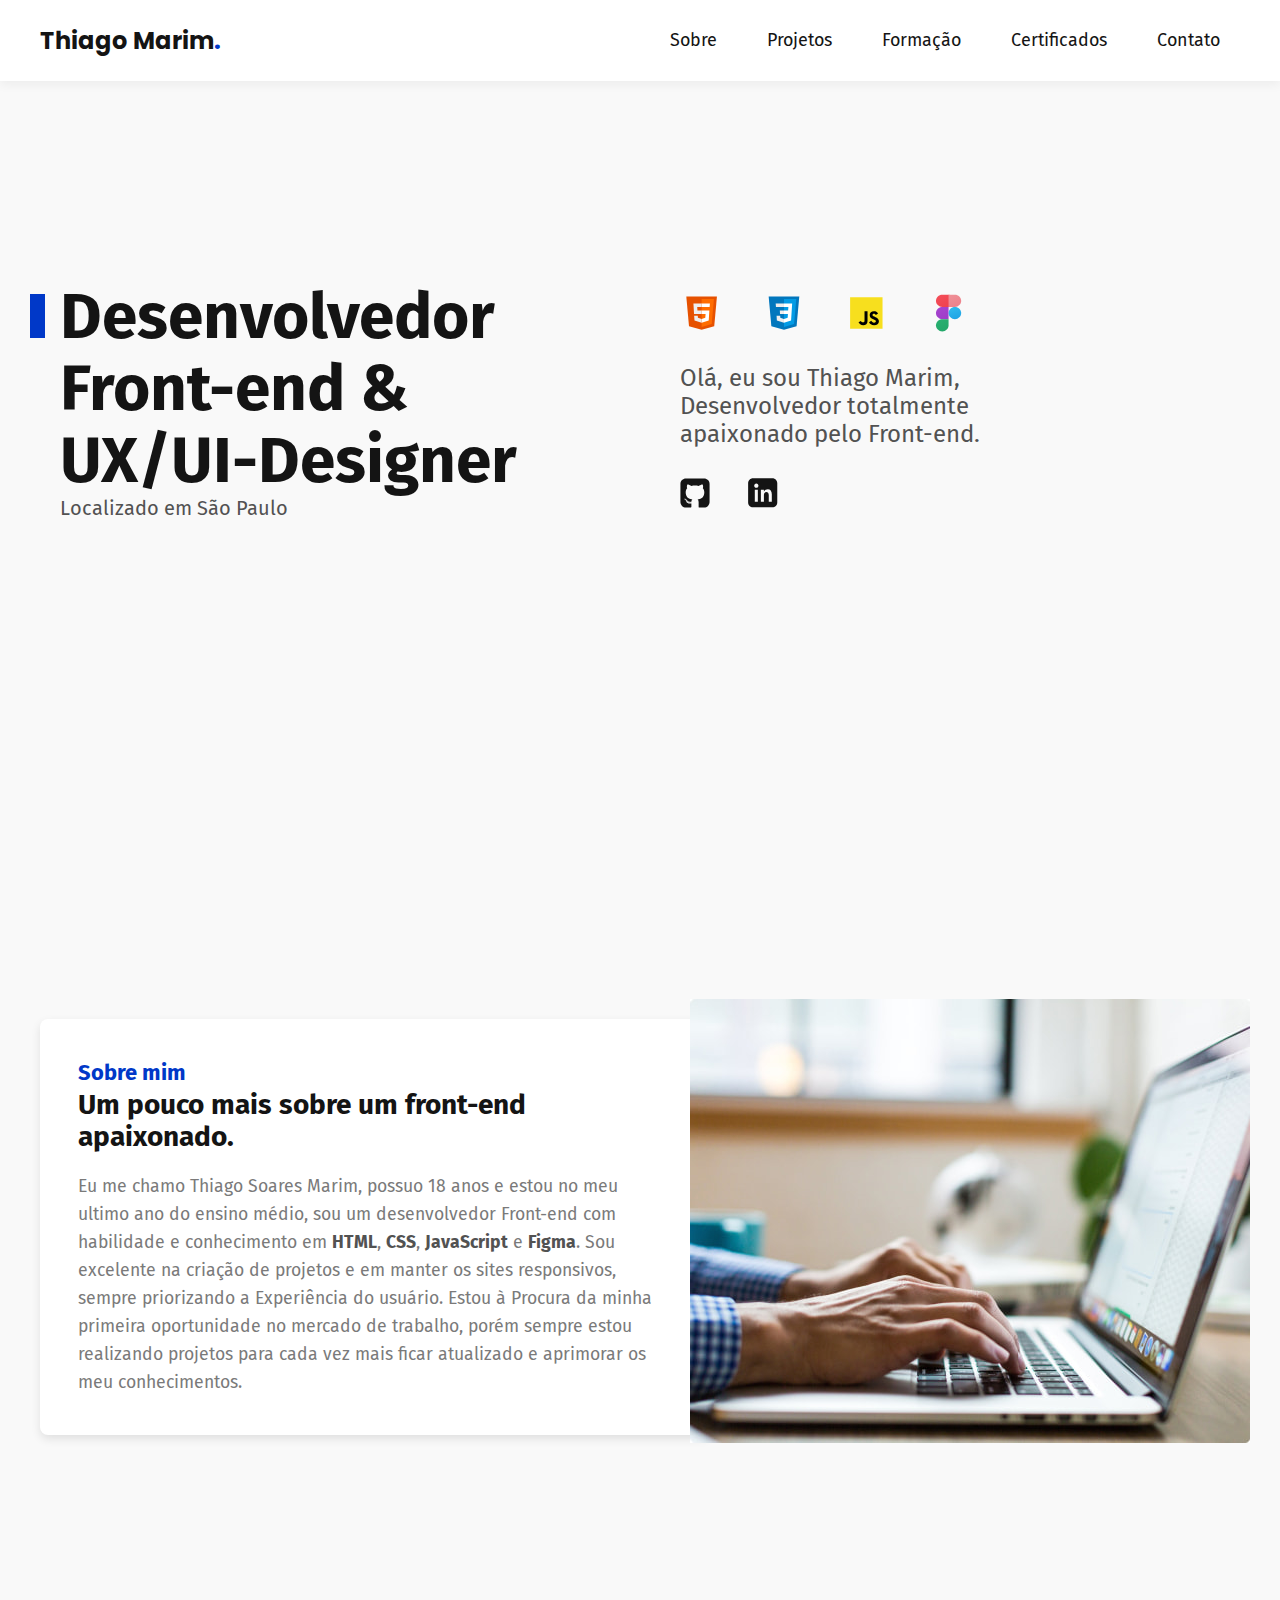
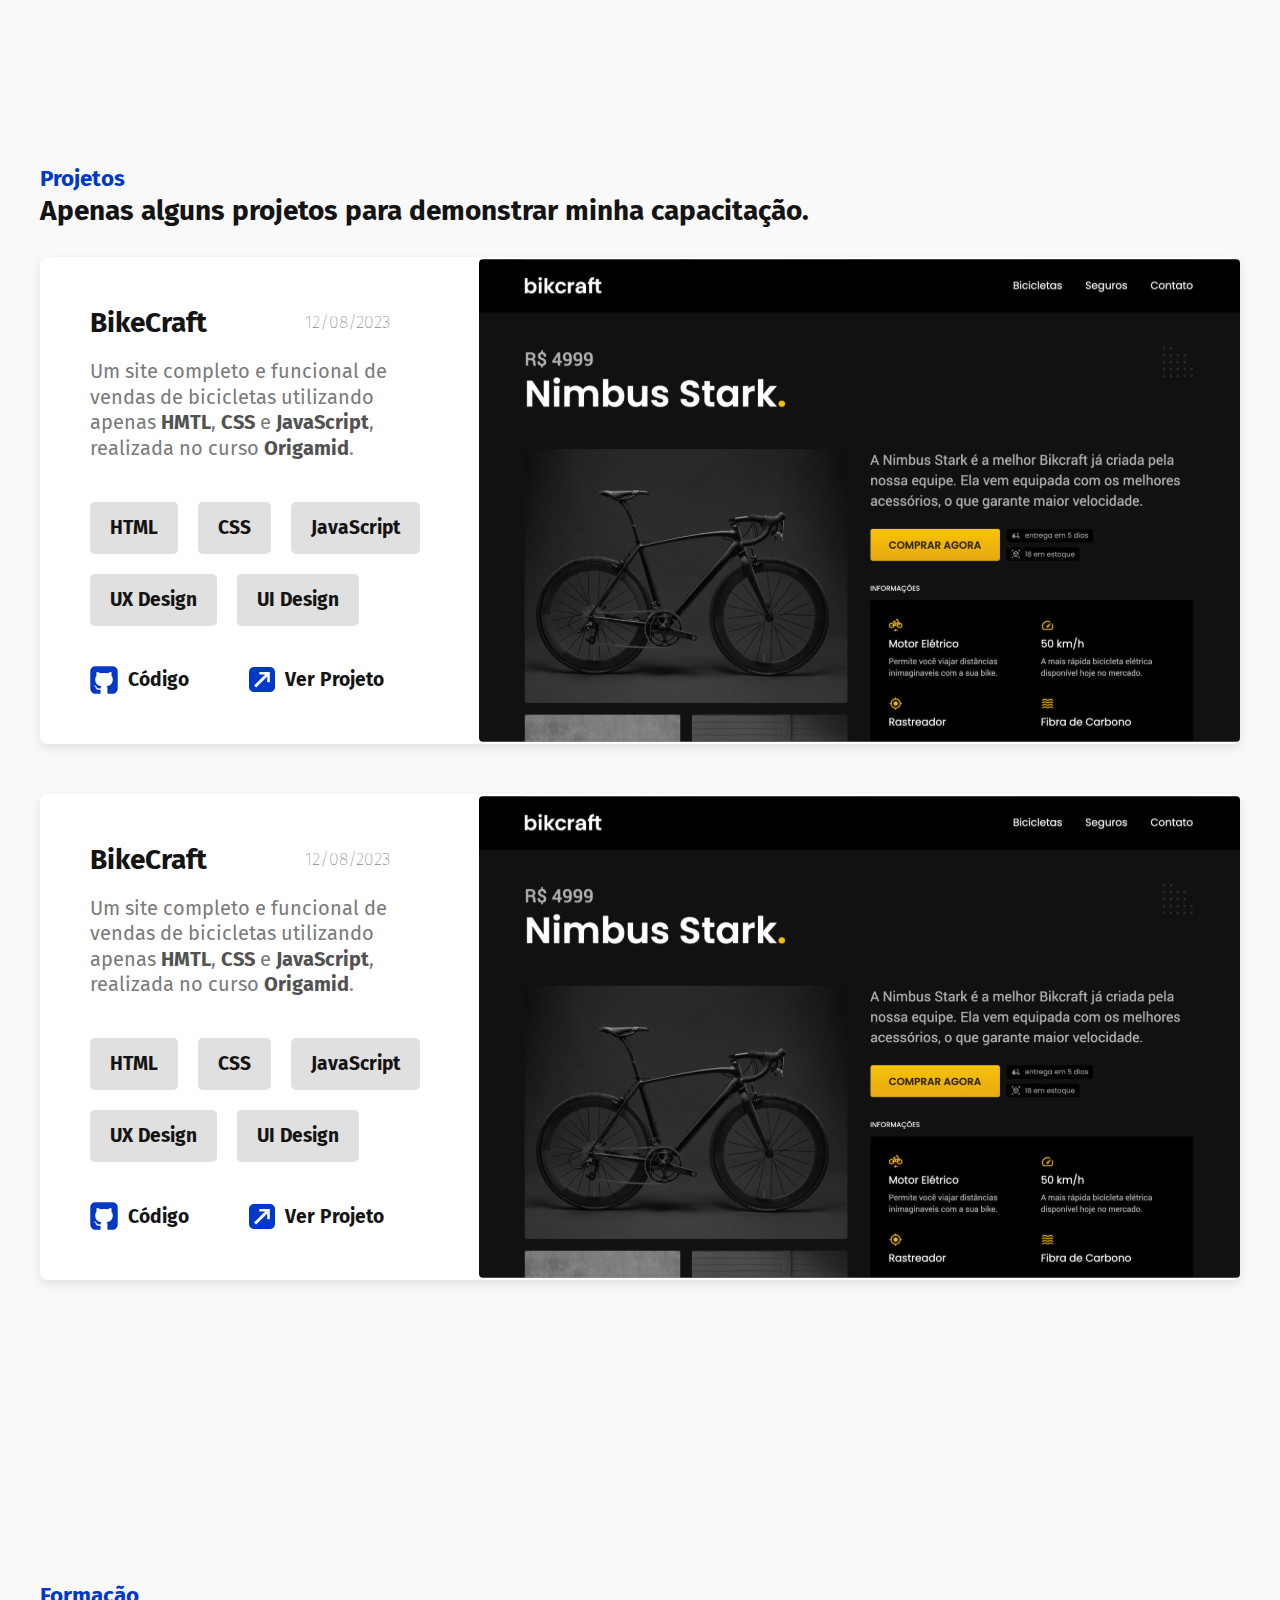
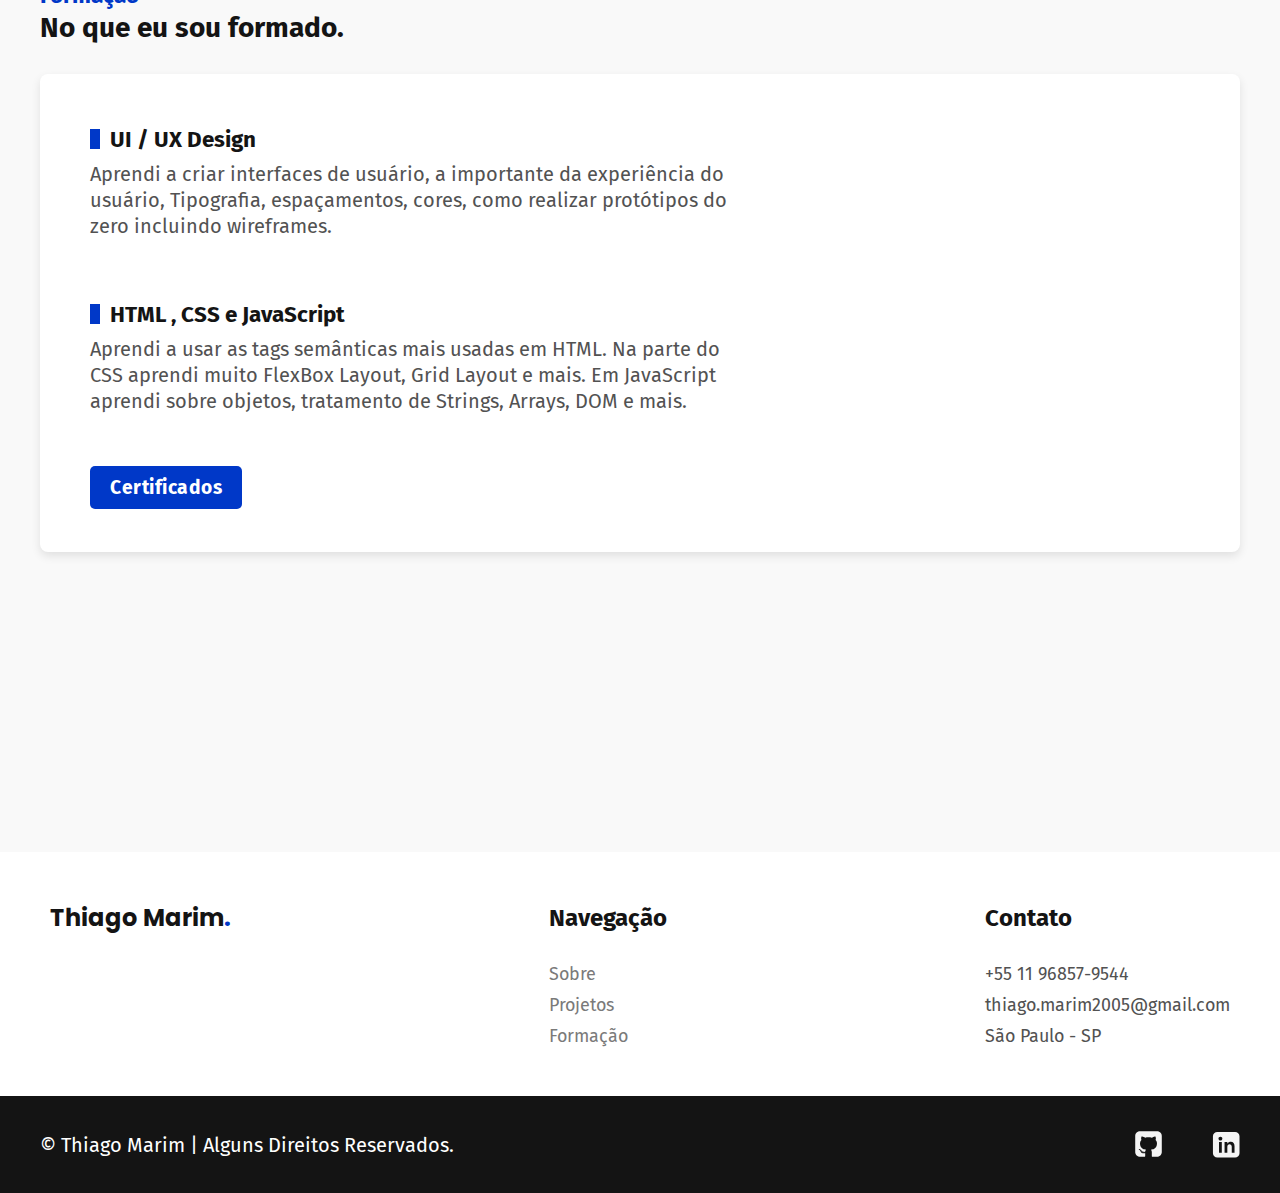
==== index.html @ 57f26a25 "arquivos portfolio" ====
<!DOCTYPE html>
<html lang="pt-br">

<head>
  <meta charset="UTF-8">
  <meta name="viewport" content="width=device-width, initial-scale=1.0">
  <link rel="stylesheet" href="css/style.css">
  <meta name="description" content="Olá, eu sou Thiago Marim, Desenvolvedor totalmente apaixonado pelo Front-end.">
  <title>Thiago Marim - Desenvolvedor e Designer</title>
</head>

<body>

  <header class="header">
    <div class="header-menu">
      <a href="index.html" class="header-logo">Thiago Marim<span class="header-logo-color">.</span></a>
      <nav>
        <ul class="header-menu-items">
          <li><a href="#sobre">Sobre</a></li>
          <li><a href="#projetos">Projetos</a></li>
          <li><a href="#formacao">Formação</a></li>
          <li><a href="certificado.html">Certificados</a></li>
          <li><a href="#contato">Contato</a></li>
        </ul>
      </nav>
    </div>
  </header>

  <main class="introducao">

    <div class="introducao-titulo">
      <h1>Desenvolvedor <br> Front-end & UX/UI-Designer</h1>
      <p>Localizado em São Paulo </p>
    </div>

    <div class="introducao-descricao">
      <div class="introducao-descricao-icones">
        <img src="img/icone-html.svg" alt="Icone HTML">
        <img src="img/icone-css.svg" alt="Icone CSS">
        <img src="img/icone-js.svg" alt="Icone JavaScript">
        <img src="img/icone-figma.svg" alt="Icone Figma">
      </div>
      <div class="introducao-descricao-informacao">
        <p>
          Olá, eu sou Thiago Marim, <br> Desenvolvedor totalmente <br> apaixonado pelo Front-end.
        </p>
      </div>
      <div class="introducao-descricao-icones secundario">
        <a href="https://github.com/thiagomarim" target="_blank"><img src="img/icone-github.svg" alt="Icone Github"></a>
        <a href="https://www.linkedin.com/in/thiago-marim-52b60a286/" target="_blank"><img src="img/icone-linkedin.svg" alt="Icone Linkedin"></a>
      </div>
    </div>
  </main>

  <section class="sobre" id="sobre">
    <div class="sobre-info">
      <h1>Sobre mim</h1>
      <h3>Um pouco mais sobre um front-end apaixonado.</h3>
      <p>Eu me chamo Thiago Soares Marim, possuo 18 anos e estou no meu ultimo ano do ensino médio, sou um desenvolvedor Front-end com habilidade e conhecimento em <strong>HTML</strong>, <strong>CSS</strong>, <strong>JavaScript</strong> e <strong>Figma</strong>.
        Sou excelente na criação de projetos e em manter os sites responsivos, sempre priorizando a Experiência do usuário. Estou à Procura da minha primeira oportunidade no mercado de trabalho, porém sempre estou realizando projetos para cada vez mais ficar atualizado e aprimorar os meu conhecimentos. </p>
    </div>

    <img src="img/bg-sobre-mim.jpg" alt="">
  </section>

  <section class="projetos" id="projetos">

    <h1 class="projeto-titulo">Projetos</h1>
    <h3 class="projeto-subtitulo">Apenas alguns projetos para demonstrar minha capacitação.</h3>

    <div class="projeto-card">
      <div class="card">

        <div class="card-informacoes">
          <div class="card-informacoes-titulo">
            <h1>BikeCraft</h1>
            <h3>12/08/2023</h3>
          </div>
          <p>Um site completo e funcional de vendas de bicicletas utilizando apenas <strong>HMTL</strong>, <strong>CSS</strong> e <strong>JavaScript</strong>, realizada no curso <strong>Origamid</strong>. </p>
        </div>

        <div class="card-tec">
          <span class="item-tec">HTML</span>
          <span class="item-tec">CSS</span>
          <span class="item-tec">JavaScript</span>
          <span class="item-tec">UX Design</span>
          <span class="item-tec">UI Design</span>
        </div>

        <div class="card-link">
          <div class="card-link-item">
            <img src="img/github-azul.svg" alt="Logo github">
            <a href="#">Código</a>
          </div>

          <div class="card-link-item">
            <img src="img/window.svg" alt="window icone">
            <a href="#">Ver Projeto</a>
          </div>
        </div>
      </div>

      <img src="img/bikcraft-projeto.svg" alt="" class="card-foto">

    </div>

    <div class="projeto-card">
      <div class="card">

        <div class="card-informacoes">
          <div class="card-informacoes-titulo">
            <h1>BikeCraft</h1>
            <h3>12/08/2023</h3>
          </div>
          <p>Um site completo e funcional de vendas de bicicletas utilizando apenas <strong>HMTL</strong>, <strong>CSS</strong> e <strong>JavaScript</strong>, realizada no curso <strong>Origamid</strong>. </p>
        </div>

        <div class="card-tec">
          <span class="item-tec">HTML</span>
          <span class="item-tec">CSS</span>
          <span class="item-tec">JavaScript</span>
          <span class="item-tec">UX Design</span>
          <span class="item-tec">UI Design</span>
        </div>

        <div class="card-link">
          <div class="card-link-item">
            <img src="img/github-azul.svg" alt="Logo github">
            <a href="#">Código</a>
          </div>

          <div class="card-link-item">
            <img src="img/window.svg" alt="window icone">
            <a href="#">Ver Projeto</a>
          </div>
        </div>
      </div>

      <img src="img/bikcraft-projeto.svg" alt="" class="card-foto">

    </div>
  </section>

  <section class="formacao" id="formacao">

    <h1 class="formacao-main-titulo">Formação</h1>
    <h3 class="formacao-main-texto">No que eu sou formado.</h3>

    <div class="formacao-card">
      <div class="formacao-card-item">
        <h1 class="formacao-titulo">UI / UX Design</h1>
        <p class="formacao-texto">Aprendi a criar interfaces de usuário, a importante da experiência do usuário, Tipografia, espaçamentos, cores, como realizar protótipos do zero incluindo wireframes.</p>
      </div>

      <div class="formacao-card-item">
        <h1 class="formacao-titulo">HTML , CSS e JavaScript</h1>
        <p class="formacao-texto">Aprendi a usar as tags semânticas mais usadas em HTML. Na parte do CSS aprendi muito FlexBox Layout, Grid Layout e mais. Em JavaScript aprendi sobre objetos, tratamento de Strings, Arrays, DOM e mais.</p>
      </div>

      <div class="formacao-card-botao">
        <a href="certificado.html ">Certificados</a>
      </div>
    </div>
  </section>

  <section class="contato" id="contato">

    <div class="contato-card">
      <div class="contato-logo">
        <a href="index.html" class="header-logo">Thiago Marim<span class="header-logo-color">.</span></a>
      </div>
      <div class="contato-navegacao">
        <h1>Navegação</h1>
        <a href="#sobre">Sobre</a>
        <a href="#projetos">Projetos</a>
        <a href="#formacao">Formação</a>
      </div>
      <div class="contato-info">
        <h1>Contato</h1>
        <p>+55 11 96857-9544</p>
        <p>thiago.marim2005@gmail.com</p>
        <p>São Paulo - SP</p>
      </div>
    </div>

  </section>

  <footer class="rodape">
    <div class="rodape-info">
      <p> &copy; Thiago Marim | Alguns Direitos Reservados.</p>
      <div class="rodape-img">
        <a href="https://github.com/thiagomarim" target="_blank"><img src="img/icone-github-branco.svg" alt="Icone github"></a>
        <a href="https://www.linkedin.com/in/thiago-marim-52b60a286/" target="_blank"><img src="img/icone-linkedin-branco.svg" alt="Icone linkedin"></a>
      </div>
    </div>
  </footer>

</body>

</html>
---- css/style.css ----
@import "./global.css";
@import "./header.css";
@import "./introducao.css";
@import "./sobre.css";
@import "./projetos.css";
@import "./formacao.css";
@import "./contato.css";
@import "./rodape.css";

@import url("https://fonts.googleapis.com/css2?family=Nunito:ital,wght@0,400;0,700;1,400&family=Poppins:wght@700&display=swap");
@import url("https://fonts.googleapis.com/css2?family=Fira+Sans:wght@400;700&family=Nunito:ital,wght@0,400;0,700;1,400&family=Poppins:wght@700&display=swap");
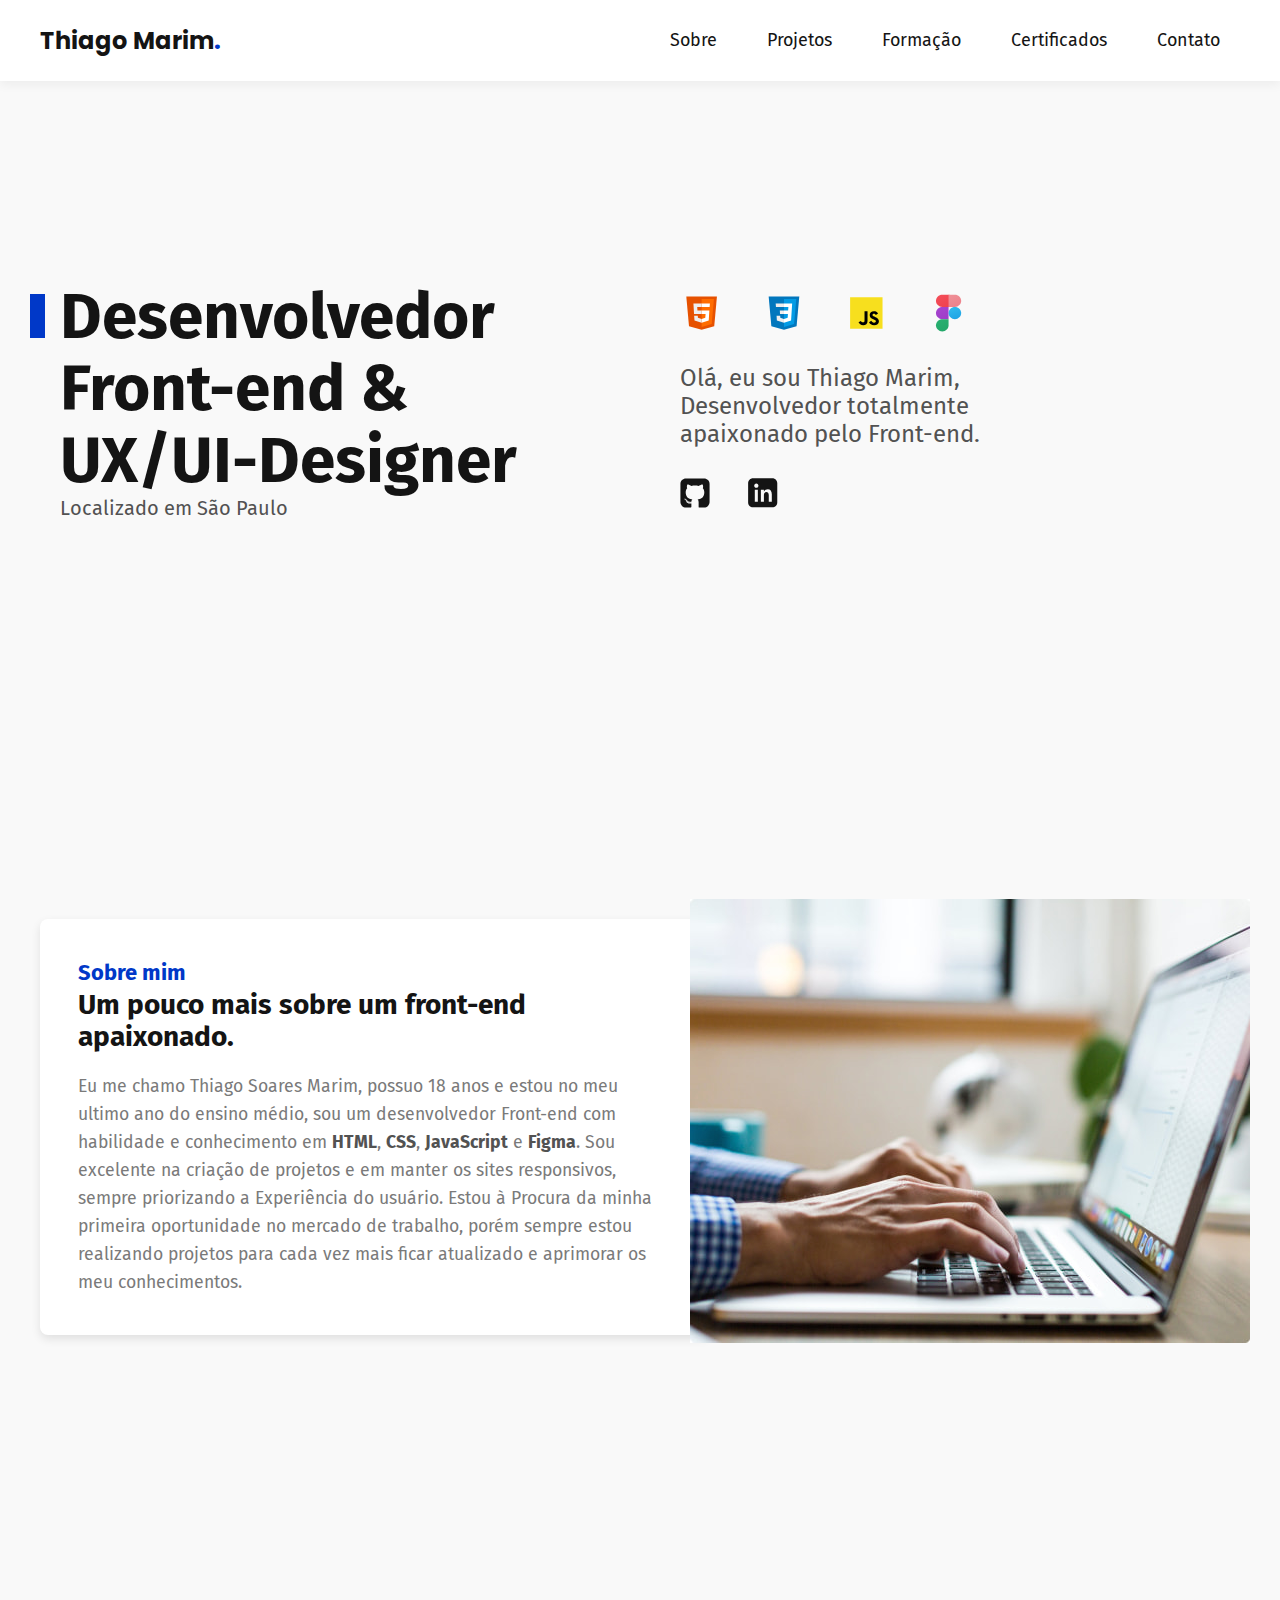
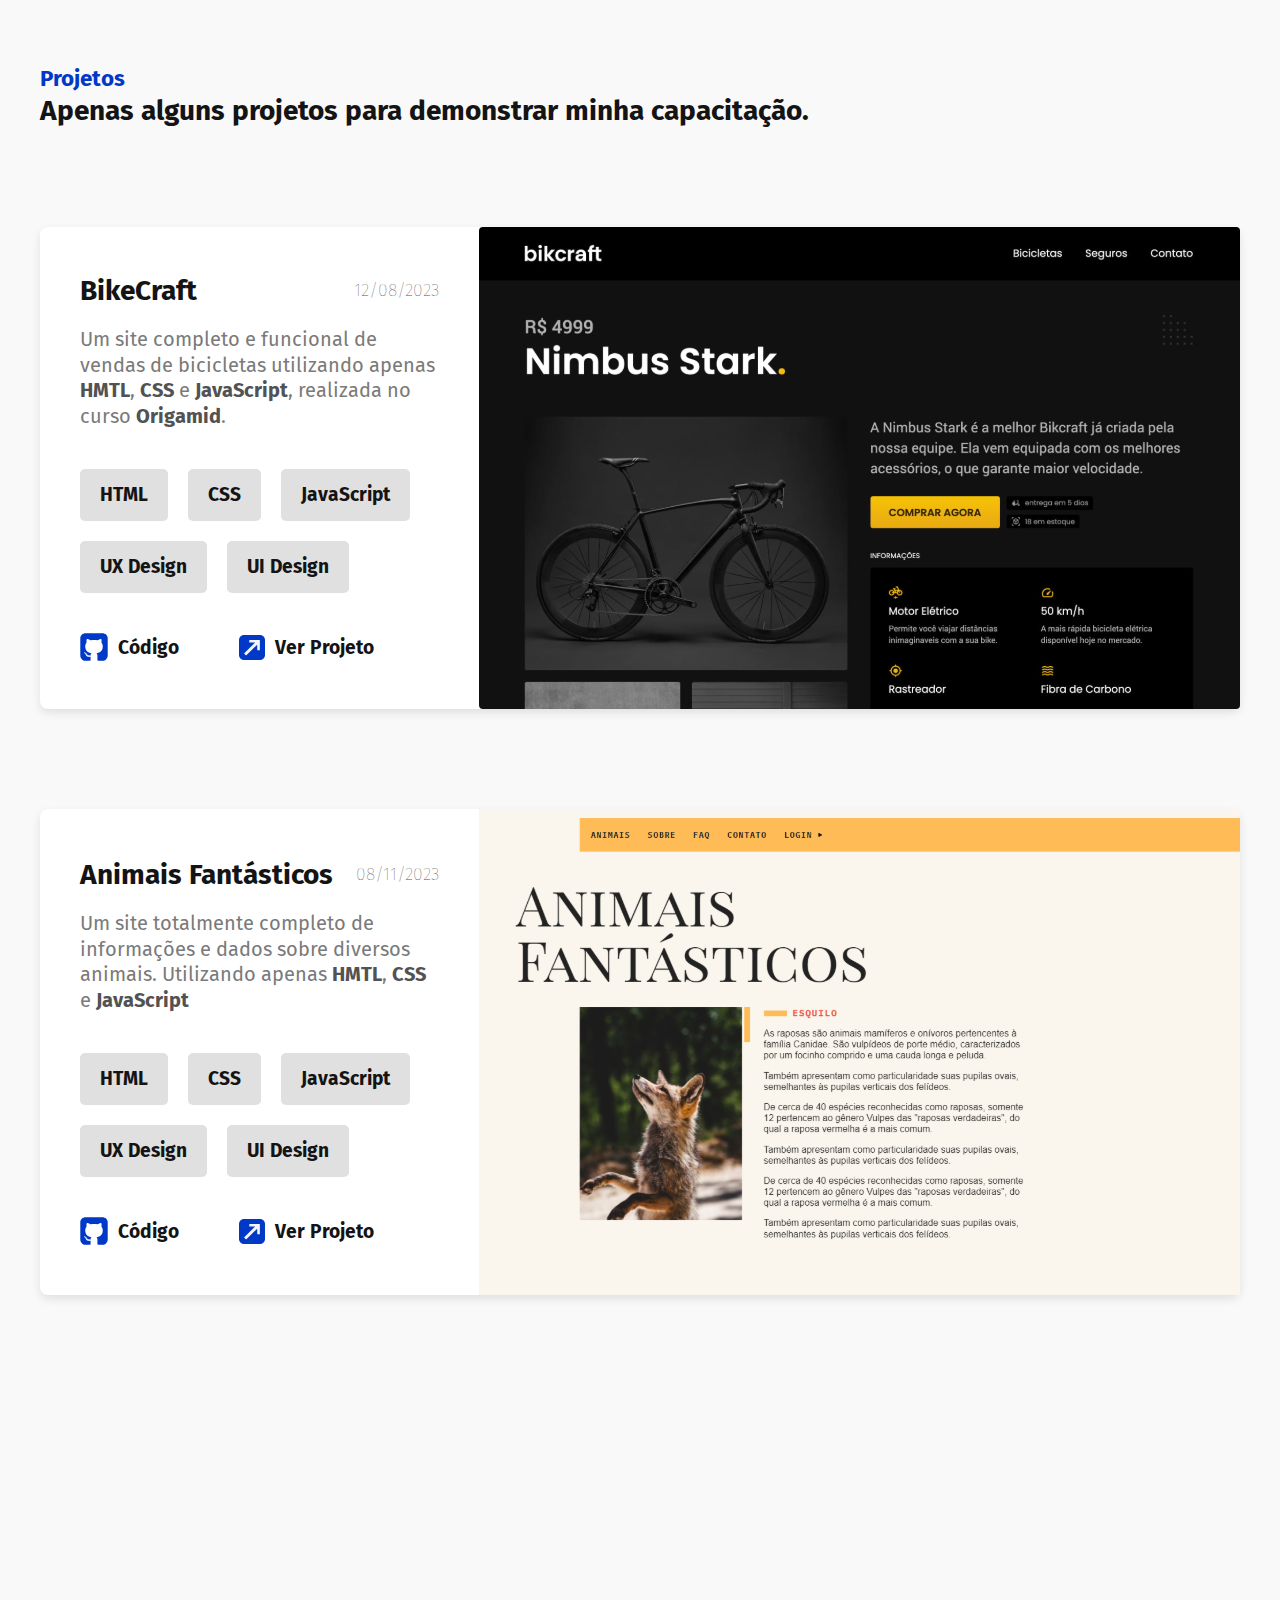
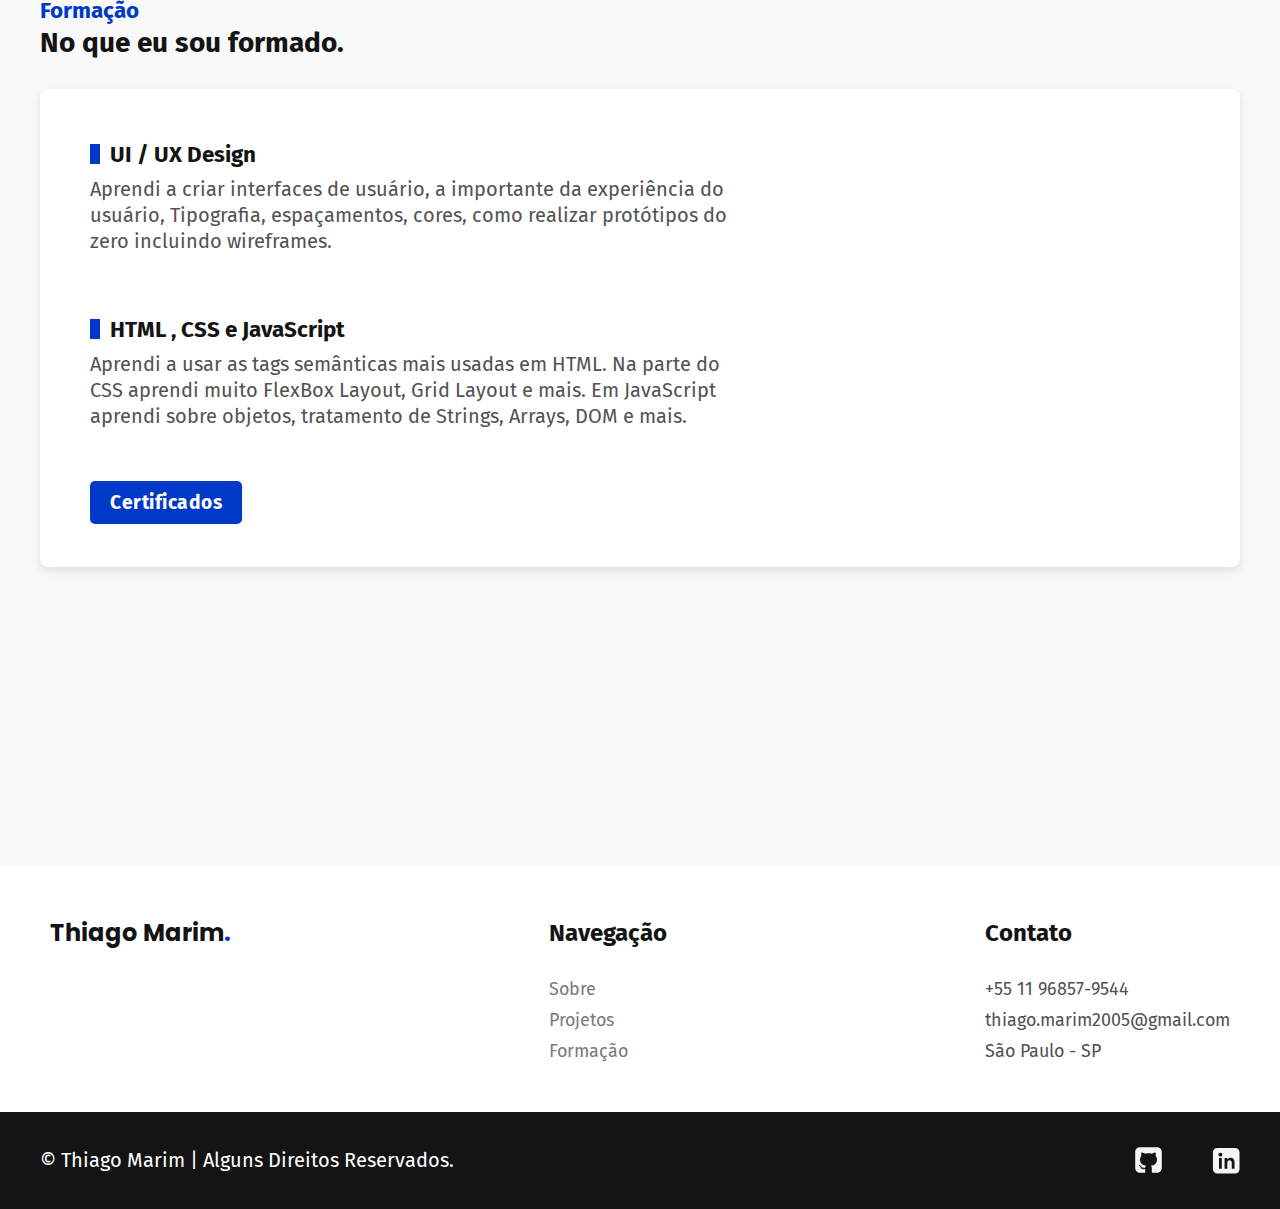
==== commit c5721019: "modificacoes e uma adicao de um novo projeto na aba projetos" ====
--- a/index.html
+++ b/index.html
@@ -90,12 +90,12 @@
         <div class="card-link">
           <div class="card-link-item">
             <img src="img/github-azul.svg" alt="Logo github">
-            <a href="#">Código</a>
+            <a href="https://github.com/thiagomarim/origamid-bikcraft" target="_blank">Código</a>
           </div>
 
           <div class="card-link-item">
             <img src="img/window.svg" alt="window icone">
-            <a href="#">Ver Projeto</a>
+            <a href="https://thiagomarim.github.io/origamid-bikcraft/" target="_blank">Ver Projeto</a>
           </div>
         </div>
       </div>
@@ -109,10 +109,10 @@
 
         <div class="card-informacoes">
           <div class="card-informacoes-titulo">
-            <h1>BikeCraft</h1>
-            <h3>12/08/2023</h3>
-          </div>
-          <p>Um site completo e funcional de vendas de bicicletas utilizando apenas <strong>HMTL</strong>, <strong>CSS</strong> e <strong>JavaScript</strong>, realizada no curso <strong>Origamid</strong>. </p>
+            <h1>Animais Fantásticos</h1>
+            <h3>08/11/2023</h3>
+          </div>
+          <p>Um site totalmente completo de informações e dados sobre diversos animais. Utilizando apenas <strong>HMTL</strong>, <strong>CSS</strong> e <strong>JavaScript</strong></p>
         </div>
 
         <div class="card-tec">
@@ -126,17 +126,17 @@
         <div class="card-link">
           <div class="card-link-item">
             <img src="img/github-azul.svg" alt="Logo github">
-            <a href="#">Código</a>
+            <a href="https://github.com/thiagomarim/animais-fantasticos" target="_blank">Código</a>
           </div>
 
           <div class="card-link-item">
             <img src="img/window.svg" alt="window icone">
-            <a href="#">Ver Projeto</a>
-          </div>
-        </div>
-      </div>
-
-      <img src="img/bikcraft-projeto.svg" alt="" class="card-foto">
+            <a href="https://thiagomarim.github.io/animais-fantasticos/" target="_blank">Ver Projeto</a>
+          </div>
+        </div>
+      </div>
+
+      <img src="img/animais-fantasticos 1.svg" alt="" class="card-foto">
 
     </div>
   </section>
